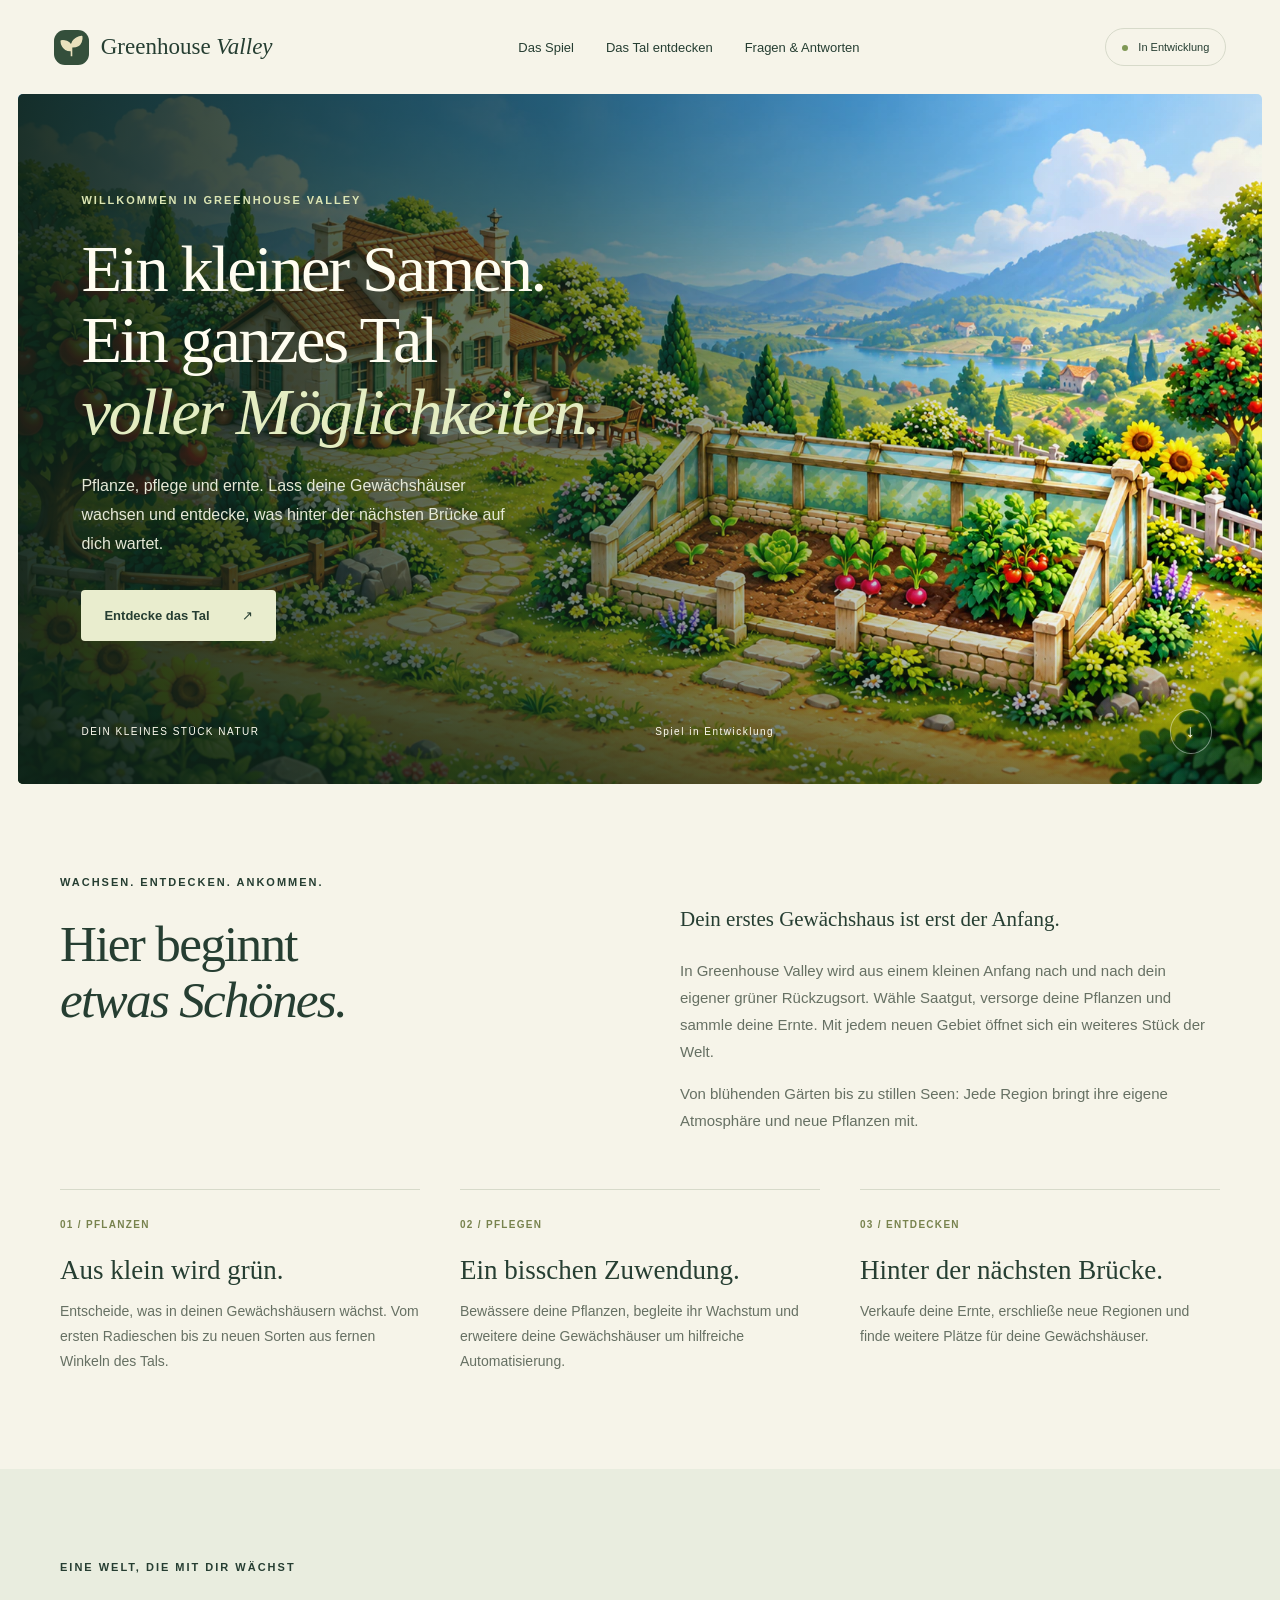
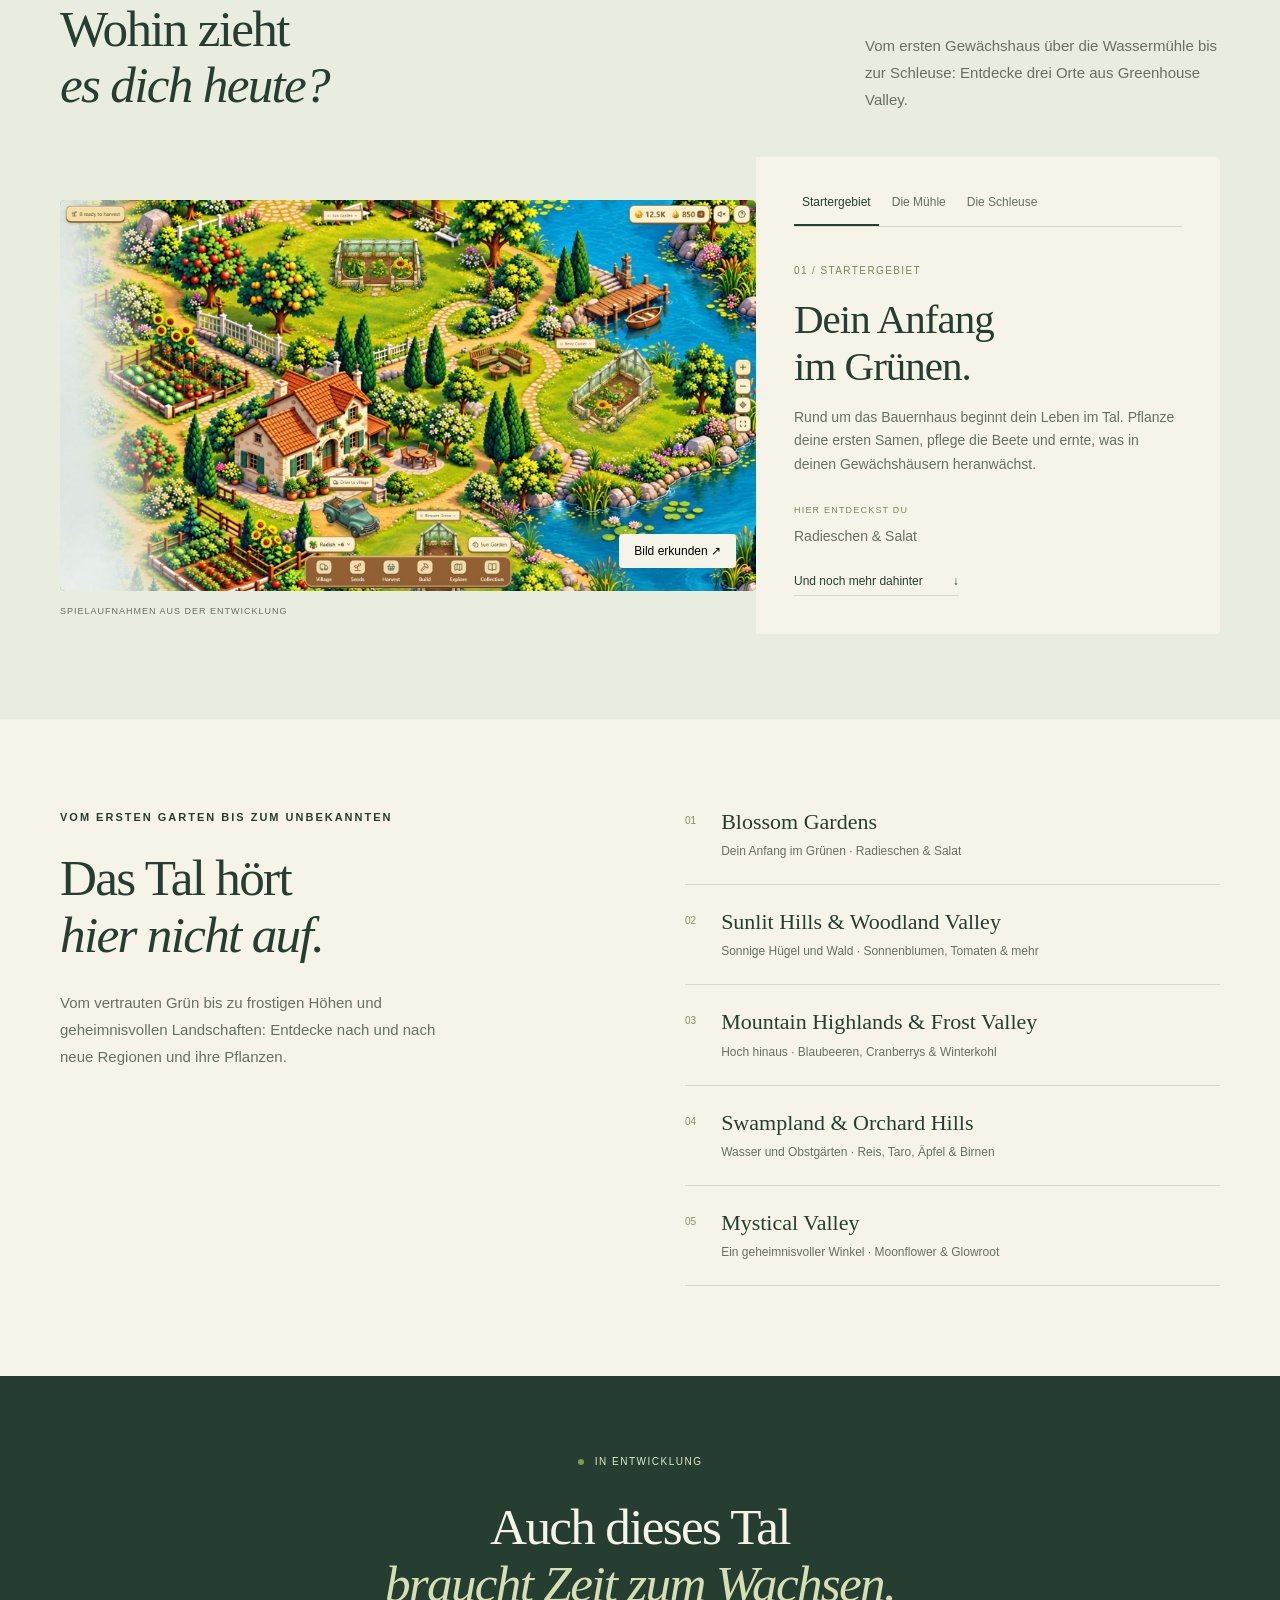
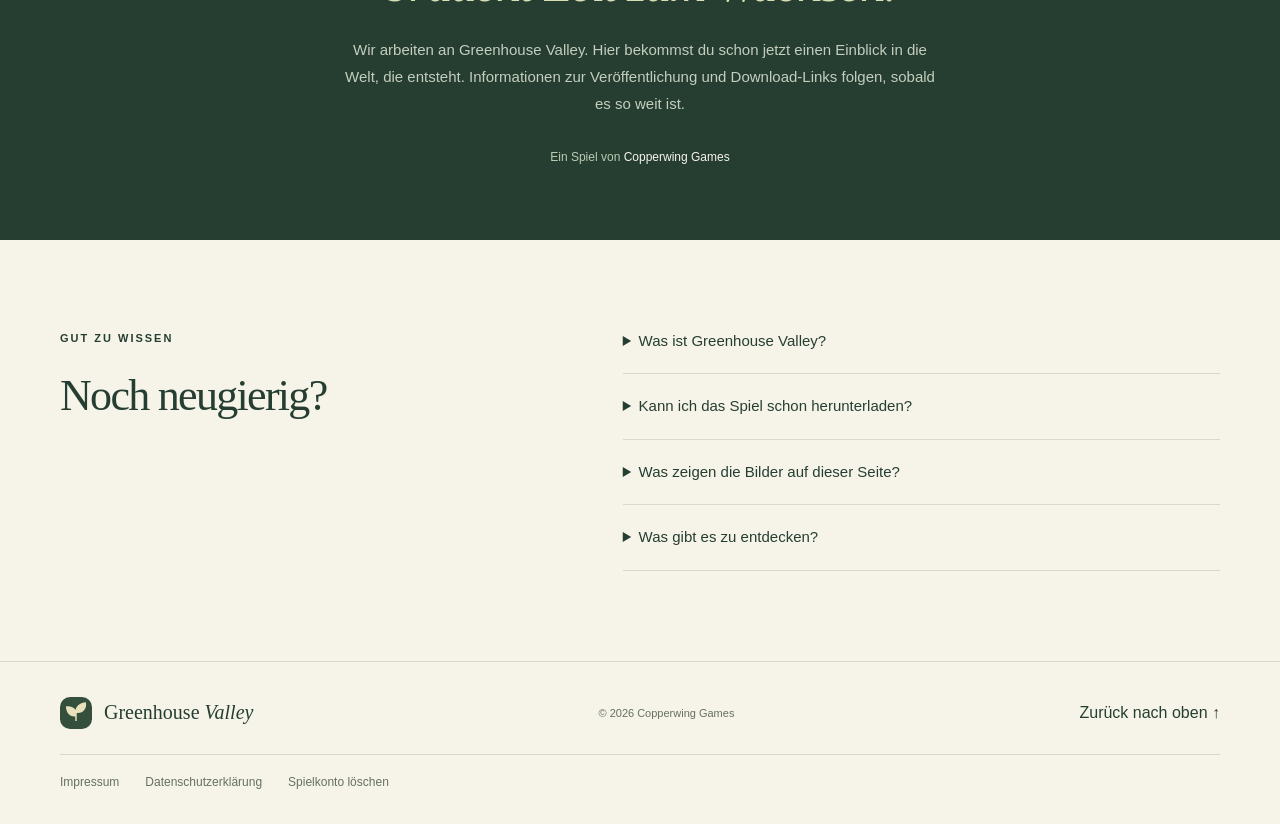
==== index.html @ 786a05ed "Add Greenhouse Valley website" ====
<!doctype html>
<html lang="de">
<head>
  <meta charset="utf-8">
  <meta name="viewport" content="width=device-width,initial-scale=1">
  <title>Greenhouse Valley – Dein kleines Stück Natur</title>
  <meta name="description" content="Entdecke Greenhouse Valley: Pflanze, pflege und ernte in deinen Gewächshäusern und erkunde ein Tal voller Seen, Wälder und neuer Möglichkeiten.">
  <meta name="theme-color" content="#243e32">
  <link rel="icon" href="assets/leaf.svg" type="image/svg+xml">
  <link rel="stylesheet" href="style.css">
  <script src="app.js" defer></script>
</head>
<body id="top">
<a class="skip" href="#main">Zum Inhalt</a>
<header class="header">
  <a class="brand" href="#top"><img src="assets/leaf.svg" width="35" height="35" alt=""><span>Greenhouse <b>Valley</b></span></a>
  <nav aria-label="Hauptnavigation"><a href="#spiel">Das Spiel</a><a href="#entdecken">Das Tal entdecken</a><a href="#fragen">Fragen & Antworten</a></nav>
  <a class="header-link" href="#entwicklung"><span class="dot"></span> In Entwicklung</a>
</header>
<main id="main">
  <section class="hero">
    <picture class="hero-art"><source media="(max-width: 650px)" srcset="assets/loading-farm-portrait-v1.webp"><img src="assets/loading-farm-landscape-v1.webp" alt="Ladebildschirm von Greenhouse Valley mit Bauernhaus, Pflanzen und Gewächshaus vor einer weiten Tallandschaft" fetchpriority="high"></picture>
    <div class="hero-shade"></div>
    <div class="hero-copy">
      <p class="eyebrow">WILLKOMMEN IN GREENHOUSE VALLEY</p>
      <h1>Ein kleiner Samen.<br>Ein ganzes Tal<br><em>voller Möglichkeiten.</em></h1>
      <p>Pflanze, pflege und ernte. Lass deine Gewächshäuser wachsen und entdecke, was hinter der nächsten Brücke auf dich wartet.</p>
      <a class="button cream" href="#entdecken">Entdecke das Tal <span aria-hidden="true">↗</span></a>
    </div>
    <div class="hero-bottom"><span>DEIN KLEINES STÜCK NATUR</span><span>Spiel in Entwicklung</span><a href="#spiel" aria-label="Weiter zum Spielüberblick">↓</a></div>
  </section>
  <section class="intro section" id="spiel">
    <div><p class="eyebrow">WACHSEN. ENTDECKEN. ANKOMMEN.</p><h2>Hier beginnt<br><em>etwas Schönes.</em></h2></div>
    <div class="intro-copy"><p class="lead">Dein erstes Gewächshaus ist erst der Anfang.</p><p>In Greenhouse Valley wird aus einem kleinen Anfang nach und nach dein eigener grüner Rückzugsort. Wähle Saatgut, versorge deine Pflanzen und sammle deine Ernte. Mit jedem neuen Gebiet öffnet sich ein weiteres Stück der Welt.</p><p>Von blühenden Gärten bis zu stillen Seen: Jede Region bringt ihre eigene Atmosphäre und neue Pflanzen mit.</p></div>
  </section>
  <section class="loop section" aria-label="Das erwartet dich im Spiel">
    <article><span class="step">01 / PFLANZEN</span><h3>Aus klein wird grün.</h3><p>Entscheide, was in deinen Gewächshäusern wächst. Vom ersten Radieschen bis zu neuen Sorten aus fernen Winkeln des Tals.</p></article>
    <article><span class="step">02 / PFLEGEN</span><h3>Ein bisschen Zuwendung.</h3><p>Bewässere deine Pflanzen, begleite ihr Wachstum und erweitere deine Gewächshäuser um hilfreiche Automatisierung.</p></article>
    <article><span class="step">03 / ENTDECKEN</span><h3>Hinter der nächsten Brücke.</h3><p>Verkaufe deine Ernte, erschließe neue Regionen und finde weitere Plätze für deine Gewächshäuser.</p></article>
  </section>
  <section class="discover" id="entdecken">
    <div class="section section-heading"><div><p class="eyebrow">EINE WELT, DIE MIT DIR WÄCHST</p><h2>Wohin zieht<br><em>es dich heute?</em></h2></div><p>Vom ersten Gewächshaus über die Wassermühle bis zur Schleuse: Entdecke drei Orte aus Greenhouse Valley.</p></div>
    <div class="explorer section">
      <div class="region-photo"><button class="enlarge" id="enlarge" aria-label="Spielbild vergrößern"><img id="region-image" src="assets/greenhouse-starter.webp" width="1920" height="1080" alt="Startergebiet mit Bauernhaus und bepflanzten Gewächshäusern in Greenhouse Valley" loading="lazy"><span>Bild erkunden ↗</span></button><span class="photo-note">SPIELAUFNAHMEN AUS DER ENTWICKLUNG</span></div>
      <div class="region-content">
        <div class="region-tabs" role="group" aria-label="Region auswählen"><button class="active" data-region="starter" aria-pressed="true">Startergebiet</button><button data-region="mill" aria-pressed="false">Die Mühle</button><button data-region="sluice" aria-pressed="false">Die Schleuse</button></div>
        <div aria-live="polite" aria-atomic="true"><p class="region-number" id="region-number">01 / STARTERGEBIET</p><h3 id="region-title">Dein Anfang<br>im Grünen.</h3><p id="region-description">Rund um das Bauernhaus beginnt dein Leben im Tal. Pflanze deine ersten Samen, pflege die Beete und ernte, was in deinen Gewächshäusern heranwächst.</p><div class="crop"><span>HIER ENTDECKST DU</span><p id="region-crops">Radieschen & Salat</p></div></div>
        <a class="text-link" href="#welt">Und noch mehr dahinter <span aria-hidden="true">↓</span></a>
      </div>
    </div>
  </section>
  <section class="world section" id="welt">
    <div><p class="eyebrow">VOM ERSTEN GARTEN BIS ZUM UNBEKANNTEN</p><h2>Das Tal hört<br><em>hier nicht auf.</em></h2><p>Vom vertrauten Grün bis zu frostigen Höhen und geheimnisvollen Landschaften: Entdecke nach und nach neue Regionen und ihre Pflanzen.</p></div>
    <ol class="places">
      <li><span>01</span><div><h3>Blossom Gardens</h3><p>Dein Anfang im Grünen · Radieschen & Salat</p></div></li>
      <li><span>02</span><div><h3>Sunlit Hills & Woodland Valley</h3><p>Sonnige Hügel und Wald · Sonnenblumen, Tomaten & mehr</p></div></li>
      <li><span>03</span><div><h3>Mountain Highlands & Frost Valley</h3><p>Hoch hinaus · Blaubeeren, Cranberrys & Winterkohl</p></div></li>
      <li><span>04</span><div><h3>Swampland & Orchard Hills</h3><p>Wasser und Obstgärten · Reis, Taro, Äpfel & Birnen</p></div></li>
      <li><span>05</span><div><h3>Mystical Valley</h3><p>Ein geheimnisvoller Winkel · Moonflower & Glowroot</p></div></li>
    </ol>
  </section>
  <section class="development" id="entwicklung"><div class="section"><span class="status"><span class="dot"></span> IN ENTWICKLUNG</span><h2>Auch dieses Tal<br><em>braucht Zeit zum Wachsen.</em></h2><p>Wir arbeiten an Greenhouse Valley. Hier bekommst du schon jetzt einen Einblick in die Welt, die entsteht. Informationen zur Veröffentlichung und Download-Links folgen, sobald es so weit ist.</p><span class="signature">Ein Spiel von <b>Copperwing Games</b></span></div></section>
  <section class="faq section" id="fragen"><div><p class="eyebrow">GUT ZU WISSEN</p><h2>Noch neugierig?</h2></div><div><details><summary>Was ist Greenhouse Valley?</summary><p>Ein Spiel rund um Gewächshäuser, Pflanzen und das Erkunden einer zusammenhängenden Welt. Du pflanzt Saatgut, kümmerst dich um deine Ernte und erschließt nach und nach weitere Regionen.</p></details><details><summary>Kann ich das Spiel schon herunterladen?</summary><p>Greenhouse Valley befindet sich in Entwicklung. Einen öffentlichen Download und einen bestätigten Veröffentlichungstermin gibt es derzeit noch nicht. Sobald sie verfügbar sind, findest du die Informationen hier.</p></details><details><summary>Was zeigen die Bilder auf dieser Seite?</summary><p>Das Titelbild stammt aus dem Ladebildschirm des Spiels. Die drei Regionsbilder zeigen Spielaufnahmen mit Oberfläche und Gewächshäusern: das Startergebiet, die Mühle und die Schleuse. Alle Bilder stammen aus der Entwicklung; die Gestaltung kann sich noch ändern.</p></details><details><summary>Was gibt es zu entdecken?</summary><p>Blühende Gärten, Seen, Wälder, Wiesen, Weinberge, Obstgärten und weitere Regionen. Neue Gebiete bringen neue Pflanzensorten, weitere Plätze für deine Gewächshäuser und neue Spielmechaniken mit. So gibt es mit jeder freigeschalteten Region neue Möglichkeiten zu entdecken.</p></details></div></section>
</main>
<footer class="section"><a class="brand" href="#top"><img src="assets/leaf.svg" width="32" height="32" alt=""><span>Greenhouse <b>Valley</b></span></a><span>© 2026 Copperwing Games</span><a href="#top">Zurück nach oben ↑</a><nav class="legal-links" aria-label="Rechtliches und Spielkonto"><a href="https://copperwinggames.com/impressum/#de">Impressum</a><a href="https://copperwinggames.com/greenhouse-valley/privacy/#de">Datenschutzerklärung</a><a href="https://copperwinggames.com/greenhouse-valley/delete-account/#de">Spielkonto löschen</a></nav></footer>
<dialog id="lightbox" aria-label="Spielaufnahme"><button class="close" aria-label="Spielaufnahme schließen">Schließen ×</button><img alt=""><p>Spielaufnahme · Spiel in Entwicklung</p></dialog>
</body>
</html>
---- style.css ----
:root{--ink:#263e32;--muted:#667063;--paper:#f6f4e9;--line:#d7daca;--accent:#dfe8b5;font-family:Arial,Helvetica,sans-serif;color:var(--ink);background:var(--paper);font-synthesis:none}
*{box-sizing:border-box}html{scroll-behavior:smooth;scroll-padding-top:28px}body{margin:0}a{color:inherit;text-decoration:none}button{font:inherit;cursor:pointer}button,a,summary{-webkit-tap-highlight-color:transparent}a:focus-visible,button:focus-visible,summary:focus-visible{outline:3px solid #be772b;outline-offset:6px}img{max-width:100%;display:block}.section{max-width:1280px;margin:auto;padding:90px 60px}.eyebrow,.step{font-size:11px;font-weight:700;letter-spacing:2px;line-height:1.6}.eyebrow{margin:0 0 24px}h1,h2,h3,p{margin-top:0}h1,h2,h3{font-family:Georgia,'Times New Roman',serif;font-weight:400}h1{font-size:clamp(48px,5.2vw,78px);line-height:1.07;letter-spacing:-2.5px;margin-bottom:25px}h2{font-size:clamp(38px,4vw,57px);line-height:1.1;letter-spacing:-1.7px;margin-bottom:26px}h3{font-size:27px;line-height:1.15}em{font-weight:400}p{line-height:1.8;font-size:15px}p:last-child{margin-bottom:0}.header{height:94px;padding:0 4.2%;display:flex;align-items:center;justify-content:space-between;gap:24px}.brand{display:flex;align-items:center;gap:12px;font:23px Georgia,serif;white-space:nowrap}.brand b{font-weight:400;font-style:italic}.header nav{display:flex;gap:32px;font-size:13px}.header nav a:hover,footer>a:last-child:hover{text-decoration:underline;text-underline-offset:6px}.header-link{font-size:11px;border:1px solid var(--line);border-radius:30px;padding:12px 16px;white-space:nowrap}.dot{display:inline-block;width:6px;height:6px;background:#7f9855;border-radius:50%;margin-right:7px}.hero{position:relative;isolation:isolate;min-height:690px;display:flex;align-items:center;color:#fffdf1;margin:0 18px;border-radius:5px;overflow:hidden}.hero-art,.hero-shade{position:absolute;inset:0;width:100%;height:100%;z-index:-2;object-fit:cover;object-position:center 49%}.hero-shade{z-index:-1;background:linear-gradient(90deg,rgba(14,34,24,.92),rgba(17,41,29,.6) 43%,rgba(17,41,29,.04) 83%),linear-gradient(0deg,rgba(10,30,16,.55),transparent 25%)}.hero-copy{width:780px;padding:65px 5.1% 110px}.hero-copy>p:not(.eyebrow){max-width:430px;color:#e5e8d7;font-size:16px}.hero .eyebrow{color:#dbe5b4}.hero h1 em{color:#e4edc2}.button{display:inline-flex;align-items:center;justify-content:space-between;gap:32px;padding:18px 23px;border-radius:4px;font-size:13px;font-weight:600;margin-top:16px;transition:transform .2s}.button:hover{transform:translateY(-3px)}.cream{background:#e9edce;color:var(--ink)}.green{background:var(--ink);color:var(--paper)}.hero-bottom{position:absolute;bottom:30px;left:5.1%;right:4%;display:flex;align-items:center;justify-content:space-between;font-size:10px;letter-spacing:1.5px;gap:15px}.hero-bottom>a{border:1px solid #ffffff70;border-radius:50%;padding:11px 15px;font-size:18px}.intro{display:grid;grid-template-columns:1fr 1fr;gap:80px;padding-bottom:55px}.intro-copy{padding-top:30px;color:var(--muted)}.intro-copy .lead{font-size:21px;line-height:1.5;color:var(--ink);font-family:Georgia,serif}.loop{display:grid;grid-template-columns:repeat(3,1fr);gap:40px;padding-top:0;padding-bottom:95px}.loop article{border-top:1px solid var(--line);padding-top:24px}.step{font-size:10px;letter-spacing:1.3px;color:#78834e}.loop h3{margin:22px 0 13px}.loop p{font-size:14px;color:var(--muted)}.discover{background:#e9eddf;padding-bottom:85px}.section-heading{display:flex;align-items:flex-end;justify-content:space-between;gap:60px;padding-bottom:44px}.section-heading h2{margin:0}.section-heading>p{max-width:355px;color:var(--muted);margin:0}.explorer{padding-top:0;padding-bottom:0;display:grid;grid-template-columns:1.2fr 1fr;gap:0}.region-photo{min-width:0;position:relative}.enlarge{padding:0;border:0;width:100%;height:520px;position:relative;text-align:left;background:#728360;overflow:hidden;border-radius:5px 0 0 5px}.enlarge img{width:100%;height:100%;object-fit:cover;transition:transform .5s}.enlarge:hover img{transform:scale(1.025)}.enlarge>span{position:absolute;right:20px;bottom:23px;padding:10px 15px;background:var(--paper);font-size:12px;border-radius:4px}.photo-note{position:absolute;left:0;bottom:-25px;font-size:9px;letter-spacing:1px;color:var(--muted)}.region-content{padding:38px;background:var(--paper);border-radius:0 5px 5px 0}.region-tabs{display:flex;gap:5px;border-bottom:1px solid var(--line);margin-bottom:35px}.region-tabs button{font-size:12px;color:var(--muted);padding:0 8px 15px;background:none;border:0;border-bottom:2px solid transparent}.region-tabs button.active{color:var(--ink);border-bottom-color:var(--ink)}.region-number{font-size:10px;letter-spacing:1.4px;color:#7b875a;margin-bottom:16px}.region-content h3{font-size:41px;letter-spacing:-1px;margin-bottom:15px}.region-content p:not(.region-number){font-size:14px;color:var(--muted);line-height:1.7}.crop{margin:22px 0}.crop>span{font-size:9px;letter-spacing:1.2px;color:#7b875a}.crop p{margin:8px 0}.text-link{font-size:12px;display:inline-flex;gap:30px;border-bottom:1px solid var(--line);padding-bottom:7px}.world{display:grid;grid-template-columns:1fr 1fr;gap:90px}.world>div>p:not(.eyebrow){color:var(--muted);max-width:390px}.places{padding:0;margin:0;list-style:none}.places li{display:flex;gap:25px;border-bottom:1px solid var(--line);padding:24px 0}.places li:first-child{padding-top:0}.places li>span{font-size:10px;color:#87906b;padding-top:6px}.places h3{font-size:22px;margin:0 0 8px}.places p{font-size:12px;color:var(--muted);line-height:1.5}.development{background:#263e32;color:var(--paper);text-align:center;position:relative}.development .section{padding-top:75px;padding-bottom:75px}.status{font-size:10px;letter-spacing:1.5px;color:#e1e8c8}.development h2{margin:30px 0 24px}.development em{color:#d5dfb3}.development p{max-width:590px;margin:0 auto 30px;color:#c4cebd}.signature{font-size:12px;color:#bdcbb2}.signature b{color:var(--paper);font-weight:400}.faq{display:grid;grid-template-columns:1fr 1.2fr;gap:65px}.faq h2{font-size:44px}details{padding:21px 0;border-bottom:1px solid var(--line)}details:first-child{padding-top:0}summary{cursor:pointer;font-size:15px;line-height:1.5}details p{font-size:14px;color:var(--muted);margin:17px 0 0}footer.section{border-top:1px solid var(--line);display:flex;align-items:center;justify-content:space-between;gap:25px;padding-top:35px;padding-bottom:35px}footer>span,footer>a:last-child{font-size:11px;color:var(--muted)}footer .brand{font-size:20px}.skip{position:fixed;top:-100px;left:15px;padding:15px;background:var(--paper);z-index:10}.skip:focus{top:15px}dialog{border:0;border-radius:6px;padding:50px 18px 15px;background:var(--paper);max-width:94vw;max-height:94vh;color:var(--ink)}dialog::backdrop{background:#0d1c15e8}dialog img{max-height:75vh;max-width:85vw;object-fit:contain;margin:auto}dialog p{text-align:center;font-size:11px;margin-top:12px}.close{position:absolute;right:18px;top:14px;border:0;background:none;color:var(--ink);font-size:13px}body.modal-open{overflow:hidden}
@media(min-width:1600px){.hero{max-width:1560px;margin:auto}}
@media(max-width:1000px){.header{padding:0 25px}.header nav{gap:18px}.header-link{display:none}.section{padding-left:35px;padding-right:35px}.hero-copy{padding-left:6%;width:740px}.intro{gap:40px}.world{gap:40px}.region-content{padding:28px}.region-tabs button{font-size:11px;padding-left:5px;padding-right:5px}.enlarge{height:540px}.faq{gap:30px}.brand{font-size:21px}}
@media(max-width:650px){.header{height:auto;min-height:100px;padding:18px 20px;flex-direction:column;gap:17px}.header nav{gap:23px;font-size:11px}.hero{margin:0 10px;min-height:650px;align-items:flex-start}.hero-copy{padding:60px 24px 105px;width:100%}.hero h1{font-size:45px;letter-spacing:-1.5px}.hero-copy>p:not(.eyebrow){font-size:14px;max-width:300px}.hero .eyebrow{font-size:9px;letter-spacing:1.6px}.hero-shade{background:linear-gradient(90deg,#102c21e8,#15302370),linear-gradient(0deg,#102c21a6,transparent)}.hero-art{object-position:57% center}.hero-bottom{left:24px;right:24px;font-size:8px}.hero-bottom>span:nth-child(2){display:none}.section{padding:58px 24px}.intro,.world,.faq{grid-template-columns:1fr;gap:20px}.intro{padding-bottom:35px}.intro-copy{padding-top:0}.loop{grid-template-columns:1fr;padding-top:0;gap:28px}.loop article{padding-top:19px}.loop h3{margin-top:14px}.section-heading{display:block;padding-bottom:30px}.section-heading>p{margin-top:25px}.explorer{grid-template-columns:1fr;padding-top:0;padding-bottom:0}.enlarge{height:330px;border-radius:5px 5px 0 0}.region-content{border-radius:0 0 5px 5px;padding:28px}.photo-note{position:static;display:block;font-size:8px;padding:9px;background:var(--paper);text-align:center}.discover{padding-bottom:55px}.region-tabs{justify-content:space-between}.region-tabs button{font-size:12px}.region-content h3{font-size:37px}.world{gap:40px}.places h3{font-size:21px}.development h2{font-size:38px}.development .section{padding:60px 24px}.faq h2{font-size:38px}footer.section{flex-direction:column;align-items:flex-start;padding:28px 24px;gap:20px}dialog img{max-width:82vw}}
@media(prefers-reduced-motion:reduce){html{scroll-behavior:auto}*,*::before,*::after{transition:none!important}}

/* Full gameplay screenshots preserve the UI and landmarks. */
.hero-art img{width:100%;height:100%;object-fit:cover;object-position:center}
.explorer{grid-template-columns:1.5fr 1fr}
.enlarge{height:auto;aspect-ratio:16/9;display:block;border-radius:5px}
.enlarge img{object-fit:contain}
.region-photo{align-self:center}
@media(max-width:1000px){.explorer{grid-template-columns:1fr}.region-photo{width:100%}.region-content{margin-top:35px;border-radius:5px}.region-tabs{justify-content:flex-start;gap:20px}}
@media(max-width:650px){.region-content{margin-top:0}.hero-art img{object-position:center}}

footer.section{flex-wrap:wrap}.legal-links{flex-basis:100%;display:flex;flex-wrap:wrap;gap:14px 26px;padding-top:20px;border-top:1px solid var(--line);font-size:12px;color:var(--muted)}.legal-links a:hover{text-decoration:underline;text-underline-offset:4px}
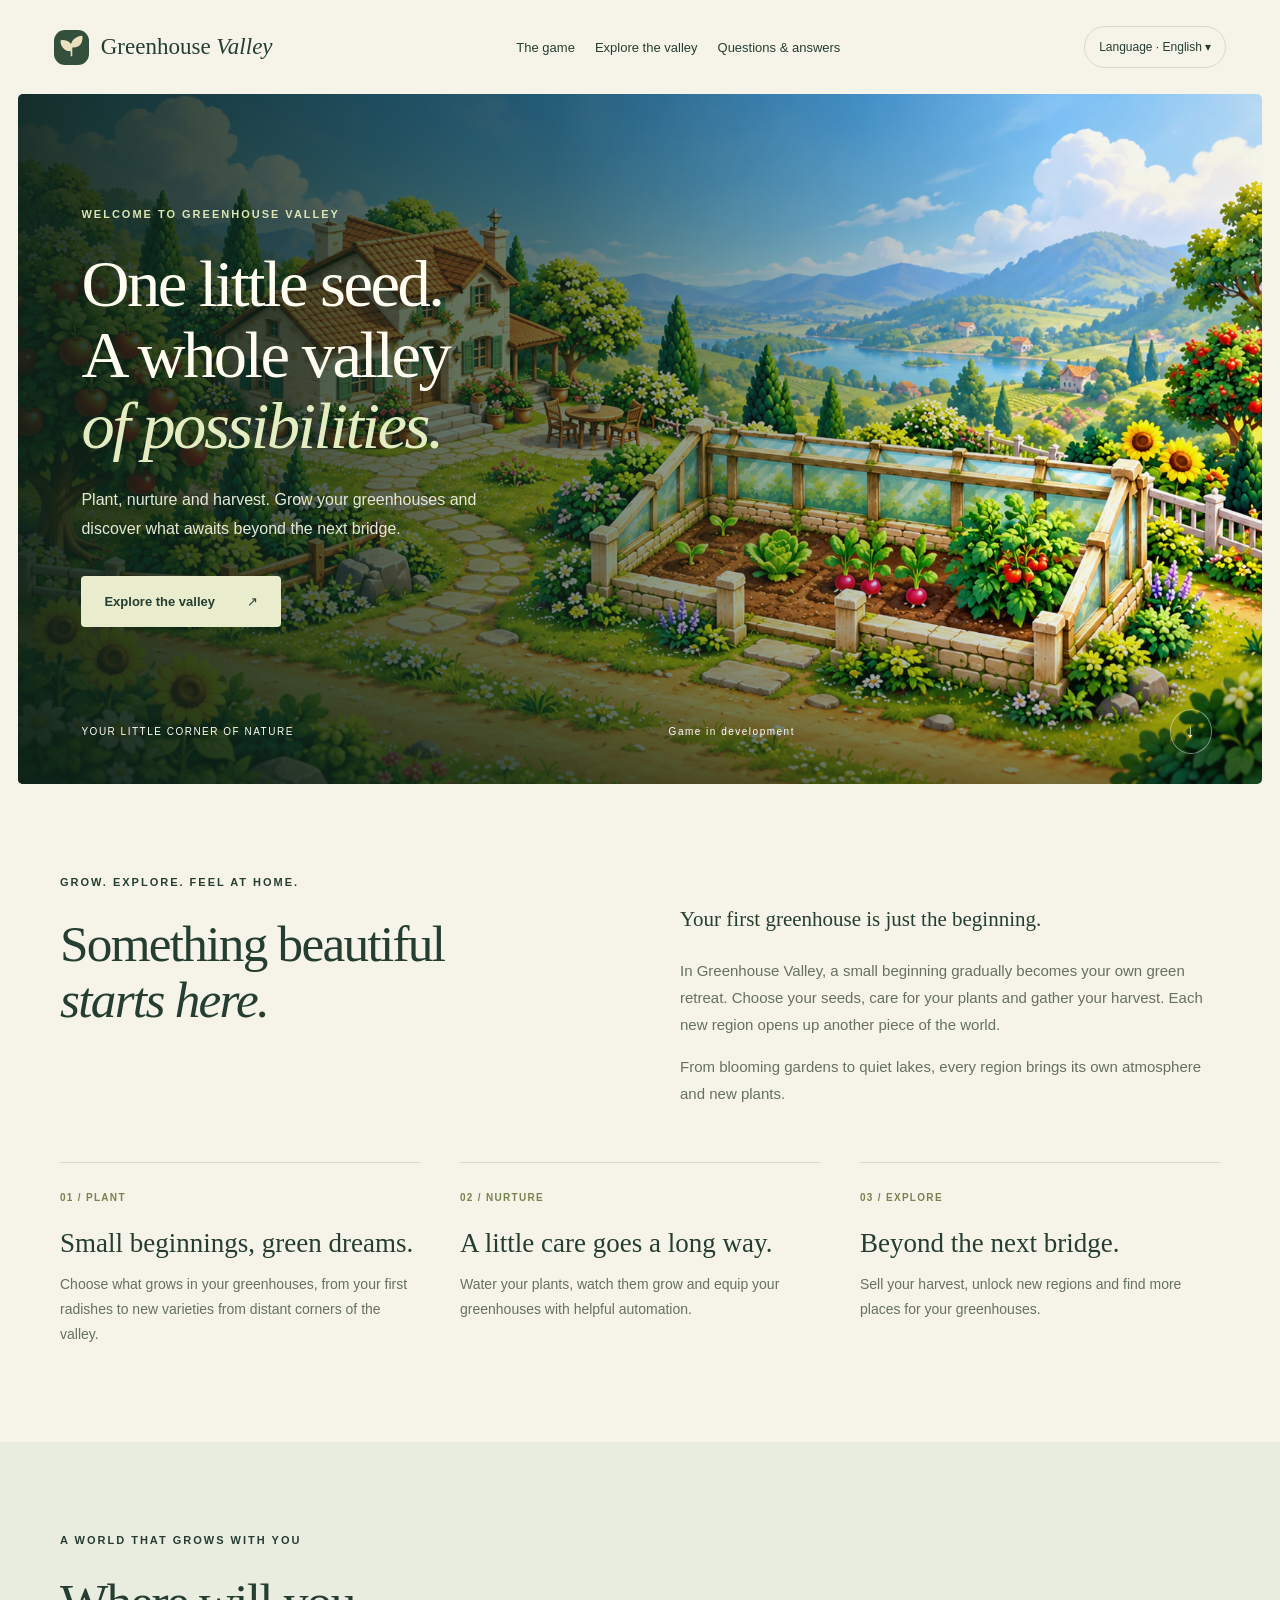
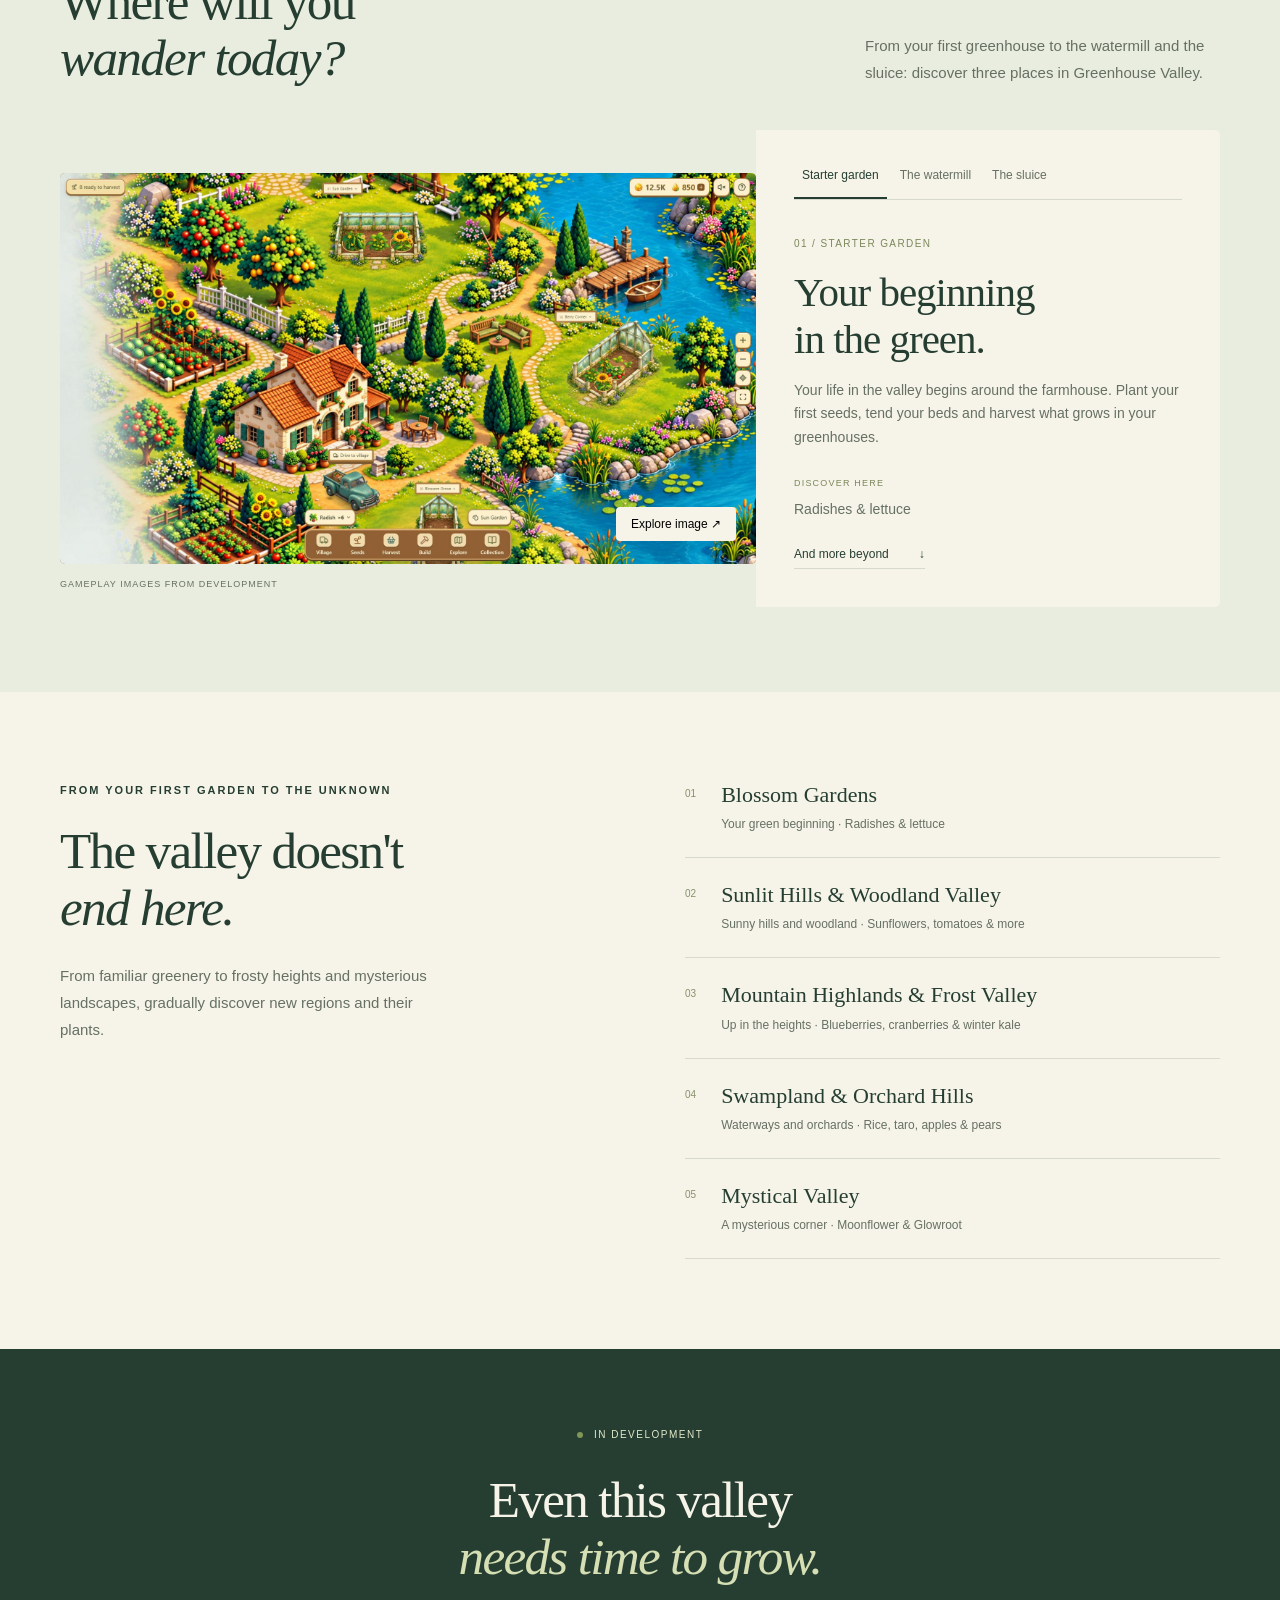
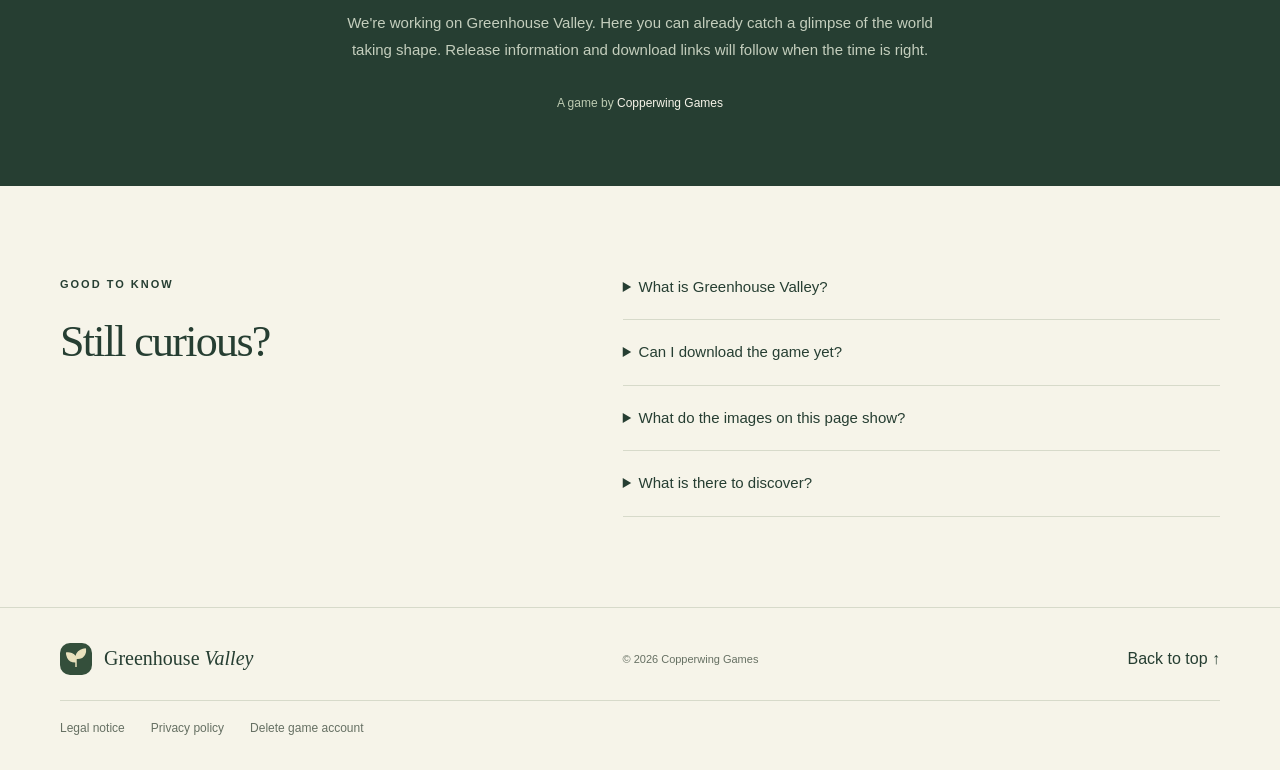
==== commit b528fe72: "Add six website languages with English default" ====
--- a/index.html
+++ b/index.html
@@ -1,68 +1,77 @@
 <!doctype html>
-<html lang="de">
+<html lang="en-US">
 <head>
   <meta charset="utf-8">
   <meta name="viewport" content="width=device-width,initial-scale=1">
-  <title>Greenhouse Valley – Dein kleines Stück Natur</title>
-  <meta name="description" content="Entdecke Greenhouse Valley: Pflanze, pflege und ernte in deinen Gewächshäusern und erkunde ein Tal voller Seen, Wälder und neuer Möglichkeiten.">
+  <title>Greenhouse Valley – Your little corner of nature</title>
+  <meta name="description" content="Discover Greenhouse Valley: plant, nurture and harvest in your greenhouses and explore a valley of lakes, forests and new possibilities.">
   <meta name="theme-color" content="#243e32">
   <link rel="icon" href="assets/leaf.svg" type="image/svg+xml">
   <link rel="stylesheet" href="style.css">
   <script src="app.js" defer></script>
+<link rel="canonical" href="https://greenhousevalley.net/">
+<link rel="alternate" hreflang="en-US" href="https://greenhousevalley.net/">
+<link rel="alternate" hreflang="de-DE" href="https://greenhousevalley.net/de.html">
+<link rel="alternate" hreflang="es-ES" href="https://greenhousevalley.net/es.html">
+<link rel="alternate" hreflang="fr-FR" href="https://greenhousevalley.net/fr.html">
+<link rel="alternate" hreflang="pt-BR" href="https://greenhousevalley.net/pt-BR.html">
+<link rel="alternate" hreflang="ja-JP" href="https://greenhousevalley.net/ja.html">
+<link rel="alternate" hreflang="x-default" href="https://greenhousevalley.net/">
 </head>
 <body id="top">
-<a class="skip" href="#main">Zum Inhalt</a>
+<a class="skip" href="#main">Skip to content</a>
 <header class="header">
   <a class="brand" href="#top"><img src="assets/leaf.svg" width="35" height="35" alt=""><span>Greenhouse <b>Valley</b></span></a>
-  <nav aria-label="Hauptnavigation"><a href="#spiel">Das Spiel</a><a href="#entdecken">Das Tal entdecken</a><a href="#fragen">Fragen & Antworten</a></nav>
-  <a class="header-link" href="#entwicklung"><span class="dot"></span> In Entwicklung</a>
-</header>
+  <nav aria-label="Main navigation"><a href="#spiel">The game</a><a href="#entdecken">Explore the valley</a><a href="#fragen">Questions &amp; answers</a></nav>
+  <a class="header-link" href="#entwicklung"><span class="dot"></span> In development</a>
+<details class="language-picker"><summary>Language · English</summary><nav aria-label="Language"><a href="index.html" lang="en-US" hreflang="en-US" aria-current="page">English</a><a href="de.html" lang="de-DE" hreflang="de-DE">Deutsch</a><a href="es.html" lang="es-ES" hreflang="es-ES">Español</a><a href="fr.html" lang="fr-FR" hreflang="fr-FR">Français</a><a href="pt-BR.html" lang="pt-BR" hreflang="pt-BR">Português (Brasil)</a><a href="ja.html" lang="ja-JP" hreflang="ja-JP">日本語</a></nav></details></header>
 <main id="main">
   <section class="hero">
-    <picture class="hero-art"><source media="(max-width: 650px)" srcset="assets/loading-farm-portrait-v1.webp"><img src="assets/loading-farm-landscape-v1.webp" alt="Ladebildschirm von Greenhouse Valley mit Bauernhaus, Pflanzen und Gewächshaus vor einer weiten Tallandschaft" fetchpriority="high"></picture>
+    <picture class="hero-art"><source media="(max-width: 650px)" srcset="assets/loading-farm-portrait-v1.webp"><img src="assets/loading-farm-landscape-v1.webp" alt="Farmhouse, plants and greenhouse overlooking a wide valley" fetchpriority="high"></picture>
     <div class="hero-shade"></div>
     <div class="hero-copy">
-      <p class="eyebrow">WILLKOMMEN IN GREENHOUSE VALLEY</p>
-      <h1>Ein kleiner Samen.<br>Ein ganzes Tal<br><em>voller Möglichkeiten.</em></h1>
-      <p>Pflanze, pflege und ernte. Lass deine Gewächshäuser wachsen und entdecke, was hinter der nächsten Brücke auf dich wartet.</p>
-      <a class="button cream" href="#entdecken">Entdecke das Tal <span aria-hidden="true">↗</span></a>
+      <p class="eyebrow">WELCOME TO GREENHOUSE VALLEY</p>
+      <h1>One little seed.<br>A whole valley<br><em>of possibilities.</em></h1>
+      <p>Plant, nurture and harvest. Grow your greenhouses and discover what awaits beyond the next bridge.</p>
+      <a class="button cream" href="#entdecken">Explore the valley <span aria-hidden="true">↗</span></a>
     </div>
-    <div class="hero-bottom"><span>DEIN KLEINES STÜCK NATUR</span><span>Spiel in Entwicklung</span><a href="#spiel" aria-label="Weiter zum Spielüberblick">↓</a></div>
+    <div class="hero-bottom"><span>YOUR LITTLE CORNER OF NATURE</span><span>Game in development</span><a href="#spiel" aria-label="Continue to the game overview">↓</a></div>
   </section>
   <section class="intro section" id="spiel">
-    <div><p class="eyebrow">WACHSEN. ENTDECKEN. ANKOMMEN.</p><h2>Hier beginnt<br><em>etwas Schönes.</em></h2></div>
-    <div class="intro-copy"><p class="lead">Dein erstes Gewächshaus ist erst der Anfang.</p><p>In Greenhouse Valley wird aus einem kleinen Anfang nach und nach dein eigener grüner Rückzugsort. Wähle Saatgut, versorge deine Pflanzen und sammle deine Ernte. Mit jedem neuen Gebiet öffnet sich ein weiteres Stück der Welt.</p><p>Von blühenden Gärten bis zu stillen Seen: Jede Region bringt ihre eigene Atmosphäre und neue Pflanzen mit.</p></div>
+    <div><p class="eyebrow">GROW. EXPLORE. FEEL AT HOME.</p><h2>Something beautiful<br><em>starts here.</em></h2></div>
+    <div class="intro-copy"><p class="lead">Your first greenhouse is just the beginning.</p><p>In Greenhouse Valley, a small beginning gradually becomes your own green retreat. Choose your seeds, care for your plants and gather your harvest. Each new region opens up another piece of the world.</p><p>From blooming gardens to quiet lakes, every region brings its own atmosphere and new plants.</p></div>
   </section>
-  <section class="loop section" aria-label="Das erwartet dich im Spiel">
-    <article><span class="step">01 / PFLANZEN</span><h3>Aus klein wird grün.</h3><p>Entscheide, was in deinen Gewächshäusern wächst. Vom ersten Radieschen bis zu neuen Sorten aus fernen Winkeln des Tals.</p></article>
-    <article><span class="step">02 / PFLEGEN</span><h3>Ein bisschen Zuwendung.</h3><p>Bewässere deine Pflanzen, begleite ihr Wachstum und erweitere deine Gewächshäuser um hilfreiche Automatisierung.</p></article>
-    <article><span class="step">03 / ENTDECKEN</span><h3>Hinter der nächsten Brücke.</h3><p>Verkaufe deine Ernte, erschließe neue Regionen und finde weitere Plätze für deine Gewächshäuser.</p></article>
+  <section class="loop section" aria-label="What awaits you in the game">
+    <article><span class="step">01 / PLANT</span><h3>Small beginnings, green dreams.</h3><p>Choose what grows in your greenhouses, from your first radishes to new varieties from distant corners of the valley.</p></article>
+    <article><span class="step">02 / NURTURE</span><h3>A little care goes a long way.</h3><p>Water your plants, watch them grow and equip your greenhouses with helpful automation.</p></article>
+    <article><span class="step">03 / EXPLORE</span><h3>Beyond the next bridge.</h3><p>Sell your harvest, unlock new regions and find more places for your greenhouses.</p></article>
   </section>
   <section class="discover" id="entdecken">
-    <div class="section section-heading"><div><p class="eyebrow">EINE WELT, DIE MIT DIR WÄCHST</p><h2>Wohin zieht<br><em>es dich heute?</em></h2></div><p>Vom ersten Gewächshaus über die Wassermühle bis zur Schleuse: Entdecke drei Orte aus Greenhouse Valley.</p></div>
+    <div class="section section-heading"><div><p class="eyebrow">A WORLD THAT GROWS WITH YOU</p><h2>Where will you<br><em>wander today?</em></h2></div><p>From your first greenhouse to the watermill and the sluice: discover three places in Greenhouse Valley.</p></div>
     <div class="explorer section">
-      <div class="region-photo"><button class="enlarge" id="enlarge" aria-label="Spielbild vergrößern"><img id="region-image" src="assets/greenhouse-starter.webp" width="1920" height="1080" alt="Startergebiet mit Bauernhaus und bepflanzten Gewächshäusern in Greenhouse Valley" loading="lazy"><span>Bild erkunden ↗</span></button><span class="photo-note">SPIELAUFNAHMEN AUS DER ENTWICKLUNG</span></div>
+      <div class="region-photo"><button class="enlarge" id="enlarge" aria-label="Enlarge gameplay image"><img id="region-image" src="assets/greenhouse-starter.webp" width="1920" height="1080" alt="Starter garden with farmhouse and planted greenhouses" loading="lazy"><span>Explore image ↗</span></button><span class="photo-note">GAMEPLAY IMAGES FROM DEVELOPMENT</span></div>
       <div class="region-content">
-        <div class="region-tabs" role="group" aria-label="Region auswählen"><button class="active" data-region="starter" aria-pressed="true">Startergebiet</button><button data-region="mill" aria-pressed="false">Die Mühle</button><button data-region="sluice" aria-pressed="false">Die Schleuse</button></div>
-        <div aria-live="polite" aria-atomic="true"><p class="region-number" id="region-number">01 / STARTERGEBIET</p><h3 id="region-title">Dein Anfang<br>im Grünen.</h3><p id="region-description">Rund um das Bauernhaus beginnt dein Leben im Tal. Pflanze deine ersten Samen, pflege die Beete und ernte, was in deinen Gewächshäusern heranwächst.</p><div class="crop"><span>HIER ENTDECKST DU</span><p id="region-crops">Radieschen & Salat</p></div></div>
-        <a class="text-link" href="#welt">Und noch mehr dahinter <span aria-hidden="true">↓</span></a>
+        <div class="region-tabs" role="group" aria-label="Choose a region"><button class="active" data-region="starter" aria-pressed="true">Starter garden</button><button data-region="mill" aria-pressed="false">The watermill</button><button data-region="sluice" aria-pressed="false">The sluice</button></div>
+        <div aria-live="polite" aria-atomic="true"><p class="region-number" id="region-number">01 / STARTER GARDEN</p><h3 id="region-title">Your beginning<br>in the green.</h3><p id="region-description">Your life in the valley begins around the farmhouse. Plant your first seeds, tend your beds and harvest what grows in your greenhouses.</p><div class="crop"><span>DISCOVER HERE</span><p id="region-crops">Radishes &amp; lettuce</p></div></div>
+        <a class="text-link" href="#welt">And more beyond <span aria-hidden="true">↓</span></a>
       </div>
     </div>
   </section>
   <section class="world section" id="welt">
-    <div><p class="eyebrow">VOM ERSTEN GARTEN BIS ZUM UNBEKANNTEN</p><h2>Das Tal hört<br><em>hier nicht auf.</em></h2><p>Vom vertrauten Grün bis zu frostigen Höhen und geheimnisvollen Landschaften: Entdecke nach und nach neue Regionen und ihre Pflanzen.</p></div>
+    <div><p class="eyebrow">FROM YOUR FIRST GARDEN TO THE UNKNOWN</p><h2>The valley doesn't<br><em>end here.</em></h2><p>From familiar greenery to frosty heights and mysterious landscapes, gradually discover new regions and their plants.</p></div>
     <ol class="places">
-      <li><span>01</span><div><h3>Blossom Gardens</h3><p>Dein Anfang im Grünen · Radieschen & Salat</p></div></li>
-      <li><span>02</span><div><h3>Sunlit Hills & Woodland Valley</h3><p>Sonnige Hügel und Wald · Sonnenblumen, Tomaten & mehr</p></div></li>
-      <li><span>03</span><div><h3>Mountain Highlands & Frost Valley</h3><p>Hoch hinaus · Blaubeeren, Cranberrys & Winterkohl</p></div></li>
-      <li><span>04</span><div><h3>Swampland & Orchard Hills</h3><p>Wasser und Obstgärten · Reis, Taro, Äpfel & Birnen</p></div></li>
-      <li><span>05</span><div><h3>Mystical Valley</h3><p>Ein geheimnisvoller Winkel · Moonflower & Glowroot</p></div></li>
+      <li><span>01</span><div><h3>Blossom Gardens</h3><p>Your green beginning · Radishes &amp; lettuce</p></div></li>
+      <li><span>02</span><div><h3>Sunlit Hills &amp; Woodland Valley</h3><p>Sunny hills and woodland · Sunflowers, tomatoes &amp; more</p></div></li>
+      <li><span>03</span><div><h3>Mountain Highlands &amp; Frost Valley</h3><p>Up in the heights · Blueberries, cranberries &amp; winter kale</p></div></li>
+      <li><span>04</span><div><h3>Swampland &amp; Orchard Hills</h3><p>Waterways and orchards · Rice, taro, apples &amp; pears</p></div></li>
+      <li><span>05</span><div><h3>Mystical Valley</h3><p>A mysterious corner · Moonflower &amp; Glowroot</p></div></li>
     </ol>
   </section>
-  <section class="development" id="entwicklung"><div class="section"><span class="status"><span class="dot"></span> IN ENTWICKLUNG</span><h2>Auch dieses Tal<br><em>braucht Zeit zum Wachsen.</em></h2><p>Wir arbeiten an Greenhouse Valley. Hier bekommst du schon jetzt einen Einblick in die Welt, die entsteht. Informationen zur Veröffentlichung und Download-Links folgen, sobald es so weit ist.</p><span class="signature">Ein Spiel von <b>Copperwing Games</b></span></div></section>
-  <section class="faq section" id="fragen"><div><p class="eyebrow">GUT ZU WISSEN</p><h2>Noch neugierig?</h2></div><div><details><summary>Was ist Greenhouse Valley?</summary><p>Ein Spiel rund um Gewächshäuser, Pflanzen und das Erkunden einer zusammenhängenden Welt. Du pflanzt Saatgut, kümmerst dich um deine Ernte und erschließt nach und nach weitere Regionen.</p></details><details><summary>Kann ich das Spiel schon herunterladen?</summary><p>Greenhouse Valley befindet sich in Entwicklung. Einen öffentlichen Download und einen bestätigten Veröffentlichungstermin gibt es derzeit noch nicht. Sobald sie verfügbar sind, findest du die Informationen hier.</p></details><details><summary>Was zeigen die Bilder auf dieser Seite?</summary><p>Das Titelbild stammt aus dem Ladebildschirm des Spiels. Die drei Regionsbilder zeigen Spielaufnahmen mit Oberfläche und Gewächshäusern: das Startergebiet, die Mühle und die Schleuse. Alle Bilder stammen aus der Entwicklung; die Gestaltung kann sich noch ändern.</p></details><details><summary>Was gibt es zu entdecken?</summary><p>Blühende Gärten, Seen, Wälder, Wiesen, Weinberge, Obstgärten und weitere Regionen. Neue Gebiete bringen neue Pflanzensorten, weitere Plätze für deine Gewächshäuser und neue Spielmechaniken mit. So gibt es mit jeder freigeschalteten Region neue Möglichkeiten zu entdecken.</p></details></div></section>
+  <section class="development" id="entwicklung"><div class="section"><span class="status"><span class="dot"></span> IN DEVELOPMENT</span><h2>Even this valley<br><em>needs time to grow.</em></h2><p>We're working on Greenhouse Valley. Here you can already catch a glimpse of the world taking shape. Release information and download links will follow when the time is right.</p><span class="signature">A game by <b>Copperwing Games</b></span></div></section>
+  <section class="faq section" id="fragen"><div><p class="eyebrow">GOOD TO KNOW</p><h2>Still curious?</h2></div><div><details><summary>What is Greenhouse Valley?</summary><p>A game about greenhouses, plants and exploring a connected world. Plant seeds, care for your crops and gradually unlock new regions.</p></details><details><summary>Can I download the game yet?</summary><p>Greenhouse Valley is in development. There is no public download or confirmed release date yet. You'll find the details here as soon as they're available.</p></details><details><summary>What do the images on this page show?</summary><p>The hero artwork comes from the game's loading screen. The three region images show gameplay with the interface and greenhouses: the starter garden, the watermill and the sluice. All images are from development and may change.</p></details><details><summary>What is there to discover?</summary><p>Blooming gardens, lakes, forests, meadows, vineyards, orchards and more. New regions bring new plant varieties, more places for your greenhouses and new gameplay mechanics. Every region you unlock offers new possibilities to explore.</p></details></div></section>
 </main>
-<footer class="section"><a class="brand" href="#top"><img src="assets/leaf.svg" width="32" height="32" alt=""><span>Greenhouse <b>Valley</b></span></a><span>© 2026 Copperwing Games</span><a href="#top">Zurück nach oben ↑</a><nav class="legal-links" aria-label="Rechtliches und Spielkonto"><a href="https://copperwinggames.com/impressum/#de">Impressum</a><a href="https://copperwinggames.com/greenhouse-valley/privacy/#de">Datenschutzerklärung</a><a href="https://copperwinggames.com/greenhouse-valley/delete-account/#de">Spielkonto löschen</a></nav></footer>
-<dialog id="lightbox" aria-label="Spielaufnahme"><button class="close" aria-label="Spielaufnahme schließen">Schließen ×</button><img alt=""><p>Spielaufnahme · Spiel in Entwicklung</p></dialog>
+<footer class="section"><a class="brand" href="#top"><img src="assets/leaf.svg" width="32" height="32" alt=""><span>Greenhouse <b>Valley</b></span></a><span>© 2026 Copperwing Games</span><a href="#top">Back to top ↑</a><nav class="legal-links" aria-label="Legal information and game account"><a href="https://copperwinggames.com/impressum/#en">Legal notice</a><a href="https://copperwinggames.com/greenhouse-valley/privacy/#en">Privacy policy</a><a href="https://copperwinggames.com/greenhouse-valley/delete-account/#en">Delete game account</a></nav></footer>
+<dialog id="lightbox" aria-label="Gameplay image"><button class="close" aria-label="Close gameplay image">Close ×</button><img alt=""><p>Gameplay image · Game in development</p></dialog>
+<script type="application/json" id="page-data">{"regions":{"starter":{"image":"assets/greenhouse-starter.webp","alt":"Starter garden with farmhouse and planted greenhouses","number":"01 / STARTER GARDEN","title":"Your beginning\nin the green.","description":"Your life in the valley begins around the farmhouse. Plant your first seeds, tend your beds and harvest what grows in your greenhouses.","crops":"Radishes & lettuce","position":"center"},"mill":{"image":"assets/greenhouse-watermill.webp","alt":"Watermill and copper Art Nouveau greenhouse with plants at different growth stages","number":"02 / THE WATERMILL","title":"Where the mill\nstands by the river.","description":"The watermill sits between green meadows and flowing water. Nearby, plants grow in a copper Art Nouveau greenhouse — a new place for your next harvest.","crops":"Black Cherry Tomatoes & melons","position":"center"},"sluice":{"image":"assets/greenhouse-sluice.webp","alt":"Wooden sluice and a Woodland Atelier greenhouse with rice and taro","number":"03 / THE SLUICE","title":"New paths\nby the water.","description":"Wooden bridges, water lilies and branching waterways shape the landscape around the sluice. Rice and taro grow here in the Woodland Atelier greenhouse.","crops":"Rice & taro","position":"center"}},"caption":"Gameplay image · Game in development"}</script>
 </body>
 </html>
--- a/style.css
+++ b/style.css
@@ -16,3 +16,10 @@
 
 footer.section{flex-wrap:wrap}.legal-links{flex-basis:100%;display:flex;flex-wrap:wrap;gap:14px 26px;padding-top:20px;border-top:1px solid var(--line);font-size:12px;color:var(--muted)}.legal-links a:hover{text-decoration:underline;text-underline-offset:4px}
 
+
+/* Language navigation works without JavaScript or browser storage. */
+.header{position:relative;z-index:5;gap:18px}.header nav{gap:20px}.header-link{display:none}.language-picker{position:relative;flex-shrink:0;padding:0!important;border:0;margin:0}.language-picker summary{font-size:12px;white-space:nowrap;border:1px solid var(--line);border-radius:22px;padding:11px 14px;list-style:none}.language-picker summary::after{content:" ▾"}.language-picker summary::-webkit-details-marker{display:none}.language-picker>nav{position:absolute;right:0;top:calc(100% + 8px);min-width:195px;display:flex;flex-direction:column;gap:0;padding:8px;background:var(--paper);border:1px solid var(--line);border-radius:8px;box-shadow:0 10px 30px #243e3220}.language-picker>nav a{display:block;padding:11px 14px;border-radius:4px}.language-picker a[aria-current]{background:#e0e7d4;font-weight:700}.language-picker>nav a:hover{background:#e9eddf}.hero h1,.region-content h3{overflow-wrap:break-word}html[lang="ja-JP"] h1{letter-spacing:0;font-size:clamp(34px,4.2vw,62px)}html[lang="ja-JP"] h2{letter-spacing:0;line-height:1.35}html[lang="ja-JP"] p{line-height:1.9}.region-tabs{flex-wrap:wrap}
+@media(max-width:1100px){.header{height:auto;min-height:94px;flex-wrap:wrap;padding:20px 25px}.header>nav{order:3;width:100%;justify-content:center;flex-wrap:wrap}.header .brand{margin-right:auto}}
+@media(max-width:650px){.header{flex-direction:row;gap:18px 8px;padding:18px 20px}.header .brand{font-size:19px;gap:8px}.header .brand img{width:29px;height:29px}.language-picker summary{font-size:10px;padding:9px 10px}.header>nav{gap:12px 20px}.language-picker>nav{font-size:13px}.region-tabs{gap:8px}.hero-copy{padding-left:22px;padding-right:22px}.hero h1{font-size:clamp(34px,8.7vw,45px)}html[lang="ja-JP"] h1{font-size:clamp(29px,7.7vw,40px)}}
+
+@media(max-width:650px){.language-picker>nav{left:0;right:auto}}
